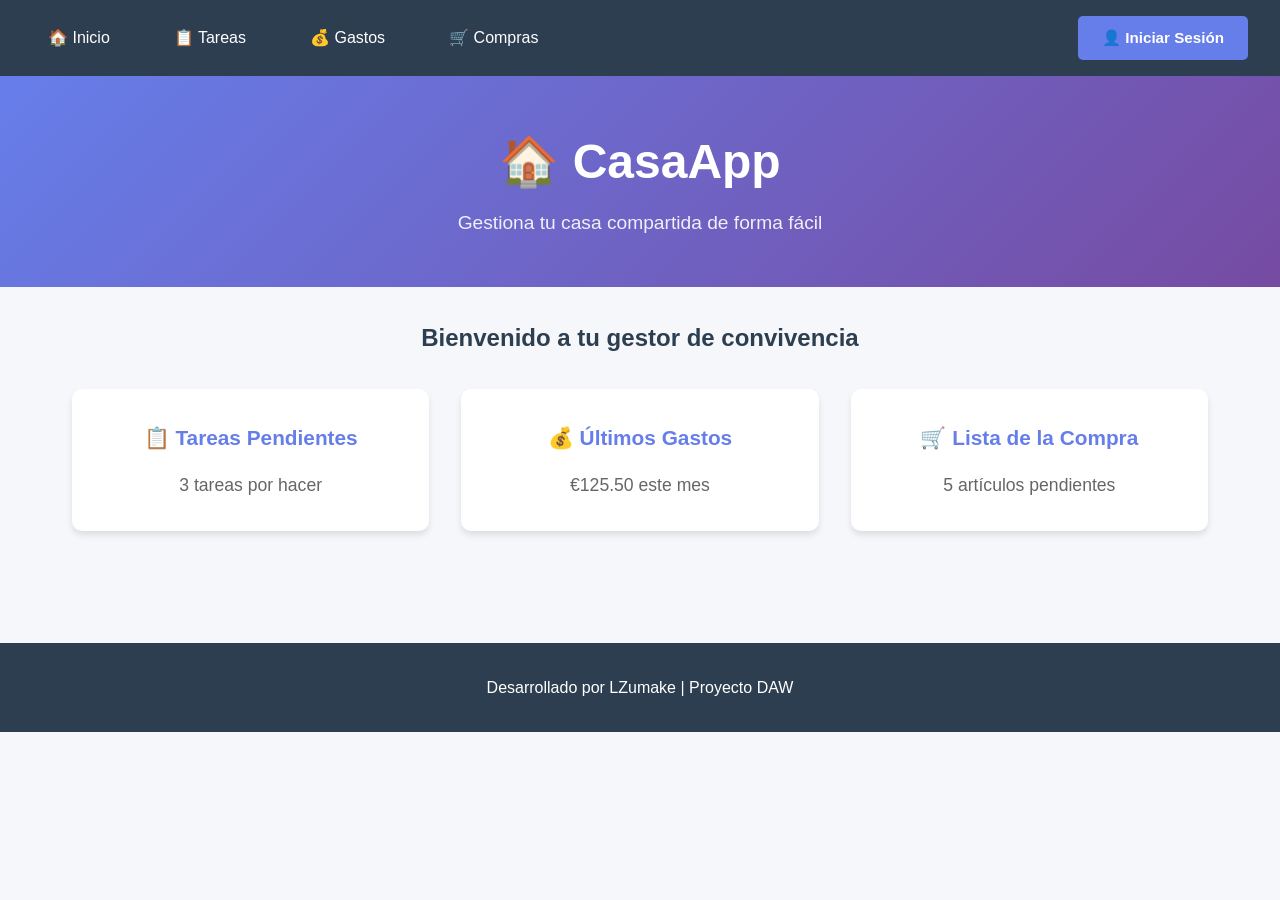
==== index.html @ b0b2d0a7 "Añadidas páginas de Login, Registro, Gastos y Compras. Menú y header unificados." ====
<!DOCTYPE html>
<html lang="es">
<head>
	<meta charset="UTF-8">
	<meta name="viewport" content="width=device-width, initial-scale=1.0">
	<title>CasaApp - Gestor de Convivencia</title>
	<link rel="stylesheet" href="css/styles.css">
</head>
<body>
	<nav>
    <div>
        <a href="index.html">🏠 Inicio</a>
        <a href="tareas.html">📋 Tareas</a>
        <a href="gastos.html">💰 Gastos</a>
        <a href="compras.html">🛒 Compras</a>
    </div>
    <a href="login.html" class="btn-login">👤 Iniciar Sesión</a>
</nav>
    
	<header>
		<h1>🏠 CasaApp</h1>
		<p>Gestiona tu casa compartida de forma fácil</p>
	</header>
    
	<main>
		<section class="dashboard">
			<h2>Bienvenido a tu gestor de convivencia</h2>
			<div class="cards">
				<div class="card">
					<h3>📋 Tareas Pendientes</h3>
					<p>3 tareas por hacer</p>
				</div>
				<div class="card">
					<h3>💰 Últimos Gastos</h3>
					<p>€125.50 este mes</p>
				</div>
				<div class="card">
					<h3>🛒 Lista de la Compra</h3>
					<p>5 artículos pendientes</p>
				</div>
			</div>
		</section>
	</main>
    
	<footer>
		<p>Desarrollado por LZumake | Proyecto DAW</p>
	</footer>
</body>
</html>
---- css/styles.css ----
/* Reset básico */
* {
    margin: 0;
    padding: 0;
    box-sizing: border-box;
}

body {
    font-family: 'Segoe UI', Tahoma, Geneva, Verdana, sans-serif;
    background-color: #f5f7fa;
    color: #333;
    line-height: 1.6;
}

/* /* Navegación */
nav {
    background-color: #2c3e50;
    padding: 1rem 2rem;
    display: flex;
    justify-content: space-between; /* ← ESTO ES CLAVE: empuja los elementos a los extremos */
    align-items: center; /* Centra verticalmente */
    box-shadow: 0 2px 5px rgba(0,0,0,0.1);
}

/* Navegación */
nav {
    background-color: #2c3e50;
    padding: 1rem 2rem;
    display: flex;
    justify-content: space-between;
    align-items: center;
    min-height: 70px;
    box-shadow: 0 2px 5px rgba(0,0,0,0.1);
}

nav > div {
    display: flex;
    gap: 2rem;
    align-items: center;
}

nav a {
    color: white;
    text-decoration: none;
    font-weight: 500;
    padding: 0.5rem 1rem;
    border-radius: 5px;
    transition: background-color 0.3s;
}

nav a:hover {
    background-color: #34495e;
}

/* Botón de Login - Tamaño consistente */
nav .btn-login {
    background-color: #667eea;
    color: white;
    padding: 0.6rem 1.5rem;
    border-radius: 5px;
    font-weight: 600;
    font-size: 0.95rem;
    text-decoration: none;
    transition: background-color 0.3s, transform 0.2s;
    white-space: nowrap;
    display: inline-block;
}

nav .btn-login:hover {
    background-color: #5a67d8;
    transform: translateY(-2px);
}


/* Header */
header {
    background: linear-gradient(135deg, #667eea 0%, #764ba2 100%);
    color: white;
    text-align: center;
    padding: 3rem 2rem;
}

header h1 {
    font-size: 3rem;
    margin-bottom: 0.5rem;
}

header p {
    font-size: 1.2rem;
    opacity: 0.9;
}

/* Main content */
main {
    max-width: 1200px;
    margin: 0 auto;
    padding: 2rem;
}

.dashboard h2 {
    text-align: center;
    margin-bottom: 2rem;
    color: #2c3e50;
}

/* Cards */
.cards {
    display: grid;
    grid-template-columns: repeat(auto-fit, minmax(250px, 1fr));
    gap: 2rem;
    margin-bottom: 2rem;
}

.card {
    background: white;
    padding: 2rem;
    border-radius: 10px;
    box-shadow: 0 4px 6px rgba(0,0,0,0.1);
    text-align: center;
    transition: transform 0.3s, box-shadow 0.3s;
}

.card:hover {
    transform: translateY(-5px);
    box-shadow: 0 8px 15px rgba(0,0,0,0.2);
}

.card h3 {
    color: #667eea;
    margin-bottom: 1rem;
    font-size: 1.3rem;
}

.card p {
    color: #666;
    font-size: 1.1rem;
}

/* Footer */
footer {
    background-color: #2c3e50;
    color: white;
    text-align: center;
    padding: 2rem;
    margin-top: 3rem;
}
/* =========================================
   ESTILOS PARA LA PÁGINA DE TAREAS
   ========================================= */

/* Contenedor de la tabla para que sea responsive en móviles */
.table-container {
    background: white;
    border-radius: 10px;
    box-shadow: 0 4px 6px rgba(0,0,0,0.05);
    overflow: hidden; /* Para que los bordes redondeados funcionen con la tabla */
    overflow-x: auto; /* Permite scroll horizontal en pantallas pequeñas */
}

.task-table {
    width: 100%;
    border-collapse: collapse;
    text-align: left;
}

.task-table th {
    background-color: #f8f9fa;
    color: #495057;
    font-weight: 600;
    padding: 1rem;
    border-bottom: 2px solid #e9ecef;
    font-size: 0.85rem;
    text-transform: uppercase;
    letter-spacing: 0.5px;
}

.task-table td {
    padding: 1rem;
    border-bottom: 1px solid #e9ecef;
    color: #333;
    vertical-align: middle;
}

.task-table tr:last-child td {
    border-bottom: none;
}

.task-table tr:hover {
    background-color: #f8f9fa; /* Efecto hover en las filas */
}

/* Etiqueta de Responsable (Avatar con iniciales) */
.user-avatar {
    display: inline-flex;
    align-items: center;
    justify-content: center;
    width: 32px;
    height: 32px;
    border-radius: 50%;
    color: white;
    font-weight: bold;
    font-size: 0.8rem;
    margin-right: 8px;
}

.user-rosa { background-color: #e83e8c; }
.user-pedro { background-color: #0d6efd; }
.user-miguel { background-color: #198754; }
.user-ana { background-color: #fd7e14; }
.user-compartidas { background-color: #6c757d; }

.user-name {
    font-weight: 500;
    font-size: 0.95rem;
}

/* Etiquetas de Duración */
.tag {
    display: inline-block;
    padding: 0.25rem 0.6rem;
    border-radius: 12px;
    font-size: 0.75rem;
    font-weight: 600;
}

.tag-expres { background-color: #d1e7dd; color: #0f5132; }
.tag-media { background-color: #fff3cd; color: #664d03; }
.tag-profunda { background-color: #f8d7da; color: #842029; }

/* Etiquetas de Estado (Checkboxes visuales) */
.estado {
    display: inline-flex;
    align-items: center;
    gap: 0.5rem;
    font-weight: 500;
}

.check-circle {
    width: 20px;
    height: 20px;
    border-radius: 50%;
    border: 2px solid #ccc;
    display: inline-block;
}

.estado-hecha .check-circle {
    background-color: #198754;
    border-color: #198754;
    position: relative;
}

.estado-hecha .check-circle::after {
    content: '✔';
    color: white;
    font-size: 12px;
    position: absolute;
    top: 50%;
    left: 50%;
    transform: translate(-50%, -50%);
}

.estado-pendiente { color: #6c757d; }
.estado-hecha { color: #198754; text-decoration: line-through; opacity: 0.7; }
/* =========================================
   ESTILOS PARA LA PÁGINA DE GASTOS
   ========================================= */

/* Tarjetas de Resumen Financiero */
.expense-summary {
    display: grid;
    grid-template-columns: repeat(auto-fit, minmax(200px, 1fr));
    gap: 1.5rem;
    margin-bottom: 2rem;
}

.summary-card {
    background: white;
    padding: 1.5rem;
    border-radius: 10px;
    box-shadow: 0 4px 6px rgba(0,0,0,0.05);
    text-align: center;
}

.summary-card h3 {
    font-size: 0.9rem;
    color: #6c757d;
    margin-bottom: 0.5rem;
    text-transform: uppercase;
}

.summary-card .amount {
    font-size: 2rem;
    font-weight: bold;
    color: #2c3e50;
}

.summary-card .amount.green { color: #198754; }
.summary-card .amount.red { color: #dc3545; }

/* Lista de Transacciones */
.transaction-list {
    background: white;
    border-radius: 10px;
    box-shadow: 0 4px 6px rgba(0,0,0,0.05);
    overflow: hidden;
}

.transaction-item {
    display: flex;
    justify-content: space-between;
    align-items: center;
    padding: 1rem 1.5rem;
    border-bottom: 1px solid #e9ecef;
    transition: background-color 0.2s;
}

.transaction-item:hover {
    background-color: #f8f9fa;
}

.transaction-item:last-child {
    border-bottom: none;
}

.transaction-info {
    display: flex;
    align-items: center;
    gap: 1rem;
}

.transaction-icon {
    font-size: 1.5rem;
    background-color: #f1f3f5;
    width: 40px;
    height: 40px;
    border-radius: 50%;
    display: flex;
    align-items: center;
    justify-content: center;
}

.transaction-details h4 {
    font-size: 1rem;
    color: #2c3e50;
    margin-bottom: 0.2rem;
}

.transaction-details p {
    font-size: 0.8rem;
    color: #6c757d;
    margin: 0;
}

.transaction-amount {
    font-weight: bold;
    font-size: 1.1rem;
    color: #2c3e50;
}
/* =========================================
   ESTILOS PARA LA PÁGINA DE COMPRAS
   ========================================= */

.shopping-section {
    display: grid;
    grid-template-columns: repeat(auto-fit, minmax(280px, 1fr));
    gap: 1.5rem;
}

.shopping-category {
    background: white;
    border-radius: 10px;
    box-shadow: 0 4px 6px rgba(0,0,0,0.05);
    overflow: hidden;
}

.category-header {
    background: linear-gradient(135deg, #667eea 0%, #764ba2 100%);
    color: white;
    padding: 1rem;
    text-align: center;
    font-weight: 600;
    font-size: 1.1rem;
}

.category-header.fruteria { background: linear-gradient(135deg, #f093fb 0%, #f5576c 100%); }
.category-header.lacteos { background: linear-gradient(135deg, #4facfe 0%, #00f2fe 100%); }
.category-header.limpieza { background: linear-gradient(135deg, #43e97b 0%, #38f9d7 100%); }
.category-header.carniceria { background: linear-gradient(135deg, #fa709a 0%, #fee140 100%); }

.shopping-item {
    display: flex;
    align-items: center;
    justify-content: space-between;
    padding: 0.8rem 1rem;
    border-bottom: 1px solid #e9ecef;
    transition: background-color 0.2s;
}

.shopping-item:hover {
    background-color: #f8f9fa;
}

.shopping-item:last-child {
    border-bottom: none;
}

.item-left {
    display: flex;
    align-items: center;
    gap: 0.8rem;
}

.item-checkbox {
    width: 20px;
    height: 20px;
    cursor: pointer;
    accent-color: #667eea;
}

.item-name {
    font-weight: 500;
    color: #2c3e50;
}

.item-right {
    display: flex;
    align-items: center;
    gap: 0.5rem;
}

.item-quantity {
    background: #e9ecef;
    color: #495057;
    padding: 0.2rem 0.5rem;
    border-radius: 10px;
    font-size: 0.8rem;
    font-weight: 600;
}

.item-buyer {
    font-size: 0.8rem;
    color: #6c757d;
    font-style: italic;
}
/* =========================================
   ESTILOS PARA EL FORMULARIO DE LOGIN
   ========================================= */

.login-container {
    max-width: 400px;
    margin: 3rem auto;
    background: white;
    padding: 2.5rem;
    border-radius: 10px;
    box-shadow: 0 10px 25px rgba(0,0,0,0.05);
}

.form-group {
    margin-bottom: 1.5rem;
}

.form-group label {
    display: block;
    margin-bottom: 0.5rem;
    color: #495057;
    font-weight: 600;
    font-size: 0.9rem;
}

.form-control {
    width: 100%;
    padding: 0.8rem;
    border: 1px solid #ced4da;
    border-radius: 5px;
    font-size: 1rem;
    transition: all 0.3s ease;
    box-sizing: border-box; /* Importante para que el padding no rompa el ancho */
}

.form-control:focus {
    outline: none;
    border-color: #667eea;
    box-shadow: 0 0 0 3px rgba(102, 126, 234, 0.2);
}

.btn-submit {
    width: 100%;
    padding: 0.8rem;
    background: linear-gradient(135deg, #667eea 0%, #764ba2 100%);
    color: white;
    border: none;
    border-radius: 5px;
    font-size: 1rem;
    font-weight: bold;
    cursor: pointer;
    transition: transform 0.2s, box-shadow 0.2s;
}

.btn-submit:hover {
    transform: translateY(-2px);
    box-shadow: 0 5px 15px rgba(102, 126, 234, 0.4);
}
/* =========================================
   ESTILO EXTRA PARA EL REGISTRO
   ========================================= */

.password-hint {
    font-size: 0.75rem;
    color: #6c757d;
    margin-top: 0.3rem;
    display: block;
}

.terms-checkbox {
    display: flex;
    align-items: center;
    gap: 0.5rem;
    margin-bottom: 1.5rem;
    font-size: 0.85rem;
    color: #495057;
}

.terms-checkbox input {
    width: 18px;
    height: 18px;
    cursor: pointer;
    accent-color: #667eea;
}

.terms-checkbox a {
    color: #667eea;
    text-decoration: none;
    font-weight: 500;
}

.terms-checkbox a:hover {
    text-decoration: underline;
}
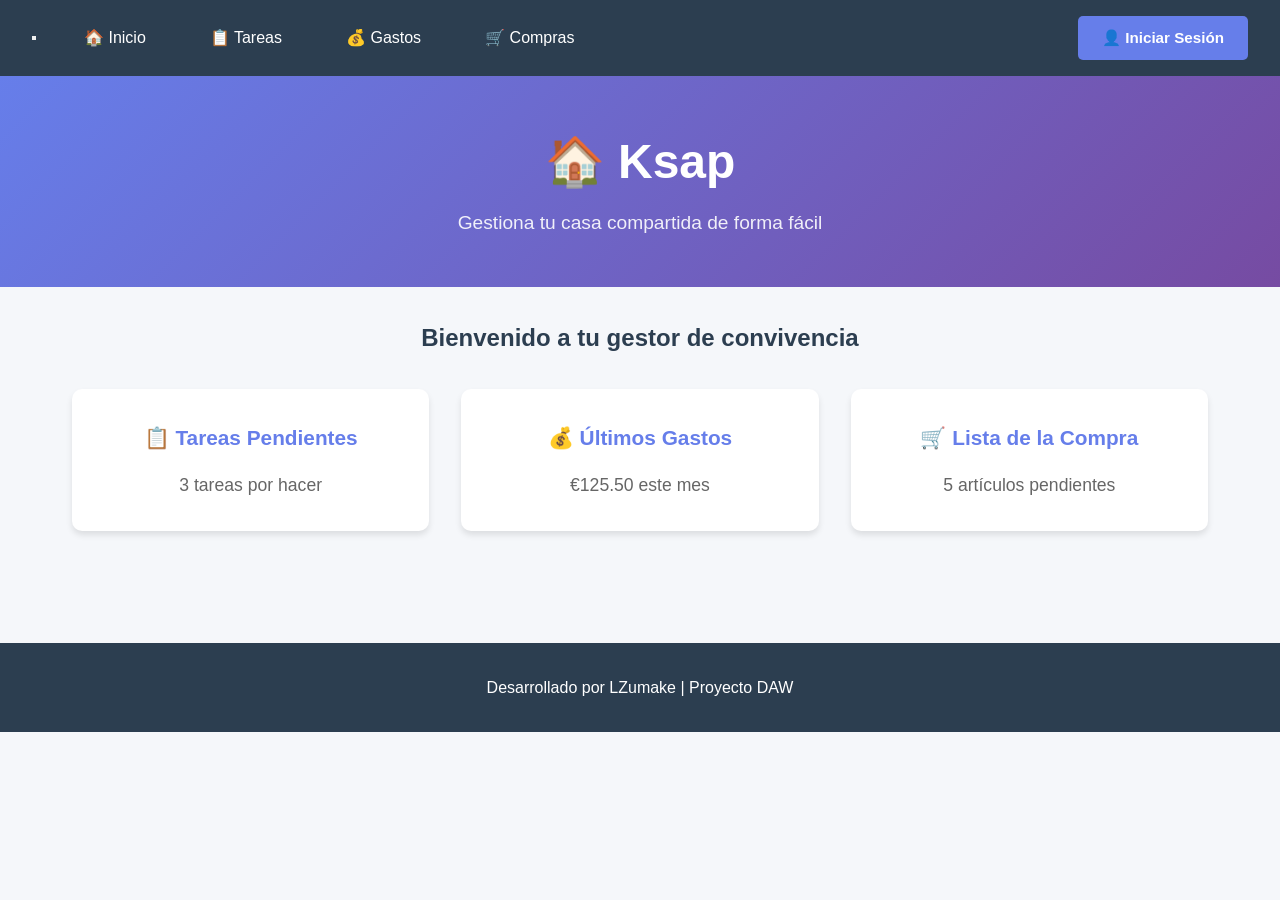
==== commit 2681446c: "Refactor: Cambio de nombre de CasaApp a Ksap" ====
--- a/index.html
+++ b/index.html
@@ -3,13 +3,19 @@
 <head>
 	<meta charset="UTF-8">
 	<meta name="viewport" content="width=device-width, initial-scale=1.0">
-	<title>CasaApp - Gestor de Convivencia</title>
+	<title>Ksap - Gestor de Convivencia</title>
 	<link rel="stylesheet" href="css/styles.css">
+<link rel="stylesheet" href="css/responsive.css">
 </head>
 <body>
 	<nav>
-    <div>
-        <a href="index.html">🏠 Inicio</a>
+    <div class="nav-left">
+        <button class="hamburger" id="hamburger" aria-label="Abrir menú">
+            <span></span>
+            <span></span>
+            <span></span>
+        </button>
+        <a href="index.html" class="active">🏠 Inicio</a>
         <a href="tareas.html">📋 Tareas</a>
         <a href="gastos.html">💰 Gastos</a>
         <a href="compras.html">🛒 Compras</a>
@@ -18,7 +24,7 @@
 </nav>
     
 	<header>
-		<h1>🏠 CasaApp</h1>
+		<h1>🏠 Ksap</h1>
 		<p>Gestiona tu casa compartida de forma fácil</p>
 	</header>
     
@@ -45,5 +51,7 @@
 	<footer>
 		<p>Desarrollado por LZumake | Proyecto DAW</p>
 	</footer>
+<script src="js/app.js"></script>
 </body>
 </html>
+
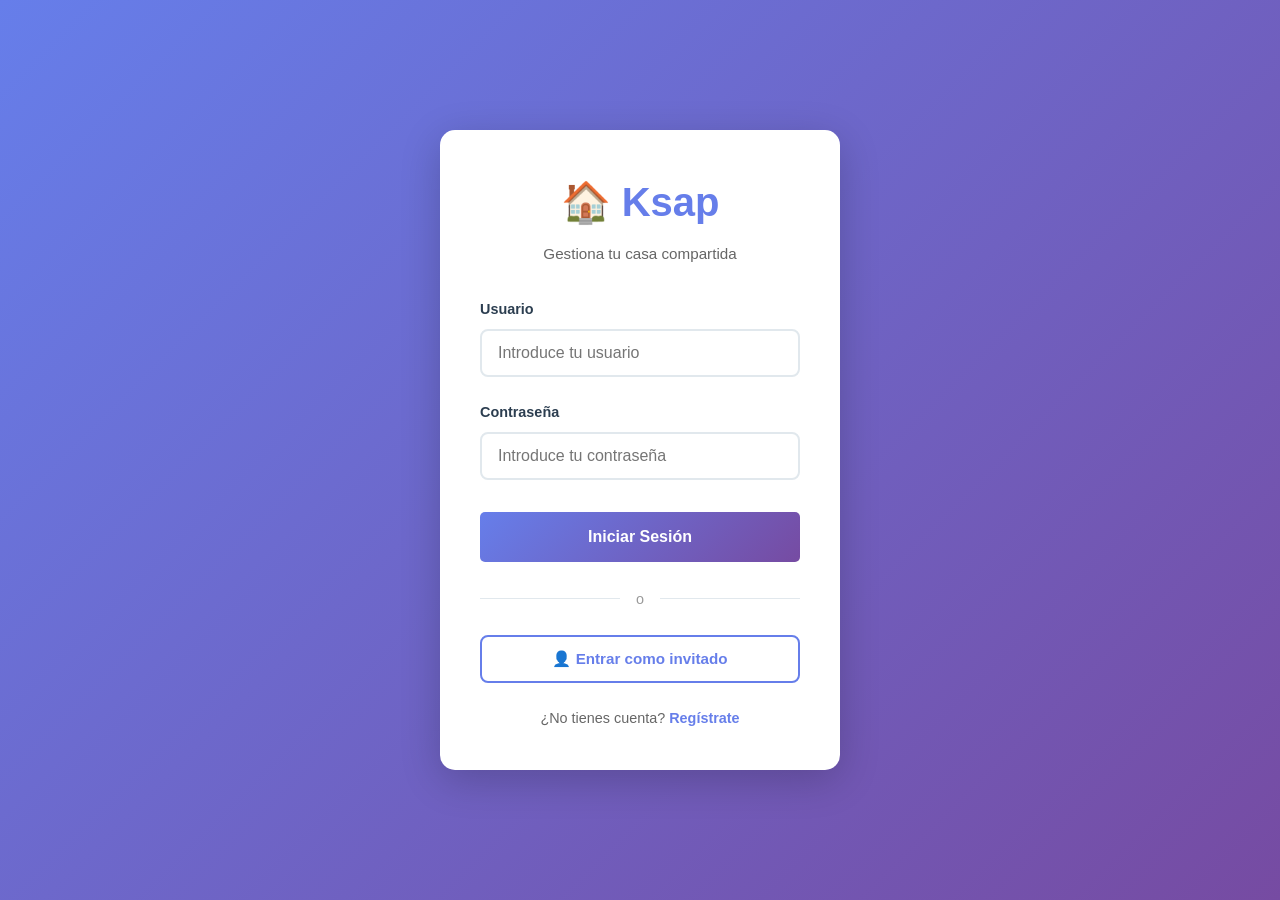
==== commit 32a42b4c: "Feat: Sistema completo de login, avatar y menú hamburguesa - Login con modo invitado y redirección a" ====
--- a/index.html
+++ b/index.html
@@ -8,6 +8,7 @@
 <link rel="stylesheet" href="css/responsive.css">
 </head>
 <body>
+	<div id="overlay" class="overlay"></div>
 	<nav>
     <div class="nav-left">
         <button class="hamburger" id="hamburger" aria-label="Abrir menú">
@@ -20,7 +21,52 @@
         <a href="gastos.html">💰 Gastos</a>
         <a href="compras.html">🛒 Compras</a>
     </div>
-    <a href="login.html" class="btn-login">👤 Iniciar Sesión</a>
+    
+    <div class="nav-right">
+        <a href="login.html" class="btn-login">👤 Iniciar Sesión</a>
+        
+        <!-- Avatar de Usuario -->
+        <div class="user-avatar-container">
+            <button class="user-avatar-btn" id="user-avatar-btn" aria-label="Menú de usuario">
+                <span class="avatar-initials" id="avatar-initials">U</span>
+            </button>
+            
+            <div class="user-dropdown" id="user-dropdown">
+                <div class="dropdown-header">
+                    <div class="dropdown-avatar" id="dropdown-avatar">U</div>
+                    <div class="dropdown-info">
+                        <div class="dropdown-name" id="dropdown-name">Usuario</div>
+                        <div class="dropdown-email" id="dropdown-email">usuario@ksap.app</div>
+                    </div>
+                </div>
+                
+                <div class="dropdown-divider"></div>
+                
+                <a href="perfil.html" class="dropdown-item">👤 Mi Perfil</a>
+                <a href="configuracion.html" class="dropdown-item">⚙️ Configuración</a>
+                
+                <button class="dropdown-item dropdown-toggle">
+                    <span>📍 GPS</span>
+                    <span class="toggle-switch">
+                        <input type="checkbox" id="gps-toggle">
+                        <span class="toggle-slider"></span>
+                    </span>
+                </button>
+                
+                <button class="dropdown-item dropdown-toggle">
+                    <span>🌙 Modo Oscuro</span>
+                    <span class="toggle-switch">
+                        <input type="checkbox" id="dark-mode-toggle">
+                        <span class="toggle-slider"></span>
+                    </span>
+                </button>
+                
+                <div class="dropdown-divider"></div>
+                
+                <a href="#" class="dropdown-item logout-item" id="logout-btn">🚪 Cerrar Sesión</a>
+            </div>
+        </div>
+    </div>
 </nav>
     
 	<header>
--- a/css/styles.css
+++ b/css/styles.css
@@ -1,4 +1,6 @@
-/* Reset básico */
+/* =========================================
+   RESET BÁSICO
+   ========================================= */
 * {
     margin: 0;
     padding: 0;
@@ -12,31 +14,38 @@
     line-height: 1.6;
 }
 
-/* /* Navegación */
+/* =========================================
+   NAVEGACIÓN
+   ========================================= */
 nav {
     background-color: #2c3e50;
     padding: 1rem 2rem;
     display: flex;
-    justify-content: space-between; /* ← ESTO ES CLAVE: empuja los elementos a los extremos */
-    align-items: center; /* Centra verticalmente */
-    box-shadow: 0 2px 5px rgba(0,0,0,0.1);
-}
-
-/* Navegación */
-nav {
-    background-color: #2c3e50;
-    padding: 1rem 2rem;
-    display: flex;
     justify-content: space-between;
     align-items: center;
     min-height: 70px;
-    box-shadow: 0 2px 5px rgba(0,0,0,0.1);
+    box-shadow: 0 2px 5px rgba(0, 0, 0, 0.1);
+    position: relative;
+    z-index: 100;
 }
 
 nav > div {
     display: flex;
     gap: 2rem;
     align-items: center;
+}
+
+.nav-left {
+    display: flex;
+    gap: 1rem;
+    align-items: center;
+}
+
+.nav-right {
+    display: flex;
+    gap: 1rem;
+    align-items: center;
+    margin-left: auto;
 }
 
 nav a {
@@ -52,7 +61,11 @@
     background-color: #34495e;
 }
 
-/* Botón de Login - Tamaño consistente */
+nav a.active {
+    background-color: rgba(255, 255, 255, 0.15);
+    font-weight: bold;
+}
+
 nav .btn-login {
     background-color: #667eea;
     color: white;
@@ -71,13 +84,16 @@
     transform: translateY(-2px);
 }
 
-
-/* Header */
+/* =========================================
+   HEADER
+   ========================================= */
 header {
     background: linear-gradient(135deg, #667eea 0%, #764ba2 100%);
     color: white;
     text-align: center;
     padding: 3rem 2rem;
+    position: relative;
+    z-index: 1;
 }
 
 header h1 {
@@ -90,11 +106,15 @@
     opacity: 0.9;
 }
 
-/* Main content */
+/* =========================================
+   MAIN CONTENT
+   ========================================= */
 main {
     max-width: 1200px;
     margin: 0 auto;
     padding: 2rem;
+    position: relative;
+    z-index: 1;
 }
 
 .dashboard h2 {
@@ -103,7 +123,9 @@
     color: #2c3e50;
 }
 
-/* Cards */
+/* =========================================
+   CARDS (Index)
+   ========================================= */
 .cards {
     display: grid;
     grid-template-columns: repeat(auto-fit, minmax(250px, 1fr));
@@ -115,14 +137,14 @@
     background: white;
     padding: 2rem;
     border-radius: 10px;
-    box-shadow: 0 4px 6px rgba(0,0,0,0.1);
+    box-shadow: 0 4px 6px rgba(0, 0, 0, 0.1);
     text-align: center;
     transition: transform 0.3s, box-shadow 0.3s;
 }
 
 .card:hover {
     transform: translateY(-5px);
-    box-shadow: 0 8px 15px rgba(0,0,0,0.2);
+    box-shadow: 0 8px 15px rgba(0, 0, 0, 0.2);
 }
 
 .card h3 {
@@ -136,7 +158,9 @@
     font-size: 1.1rem;
 }
 
-/* Footer */
+/* =========================================
+   FOOTER
+   ========================================= */
 footer {
     background-color: #2c3e50;
     color: white;
@@ -144,23 +168,24 @@
     padding: 2rem;
     margin-top: 3rem;
 }
-/* =========================================
-   ESTILOS PARA LA PÁGINA DE TAREAS
-   ========================================= */
-
-/* Contenedor de la tabla para que sea responsive en móviles */
+
+/* =========================================
+   TABLA DE TAREAS
+   ========================================= */
 .table-container {
     background: white;
     border-radius: 10px;
-    box-shadow: 0 4px 6px rgba(0,0,0,0.05);
-    overflow: hidden; /* Para que los bordes redondeados funcionen con la tabla */
-    overflow-x: auto; /* Permite scroll horizontal en pantallas pequeñas */
+    box-shadow: 0 4px 6px rgba(0, 0, 0, 0.05);
+    overflow: hidden;
+    overflow-x: auto;
+    -webkit-overflow-scrolling: touch;
 }
 
 .task-table {
     width: 100%;
     border-collapse: collapse;
     text-align: left;
+    min-width: 800px;
 }
 
 .task-table th {
@@ -186,10 +211,18 @@
 }
 
 .task-table tr:hover {
-    background-color: #f8f9fa; /* Efecto hover en las filas */
-}
-
-/* Etiqueta de Responsable (Avatar con iniciales) */
+    background-color: #f8f9fa;
+}
+
+/* =========================================
+   AVATARES DE USUARIOS
+   ========================================= */
+.user-cell {
+    display: flex;
+    align-items: center;
+    gap: 0.8rem;
+}
+
 .user-avatar {
     display: inline-flex;
     align-items: center;
@@ -199,73 +232,161 @@
     border-radius: 50%;
     color: white;
     font-weight: bold;
-    font-size: 0.8rem;
-    margin-right: 8px;
-}
-
+    font-size: 0.85rem;
+    flex-shrink: 0;
+}
+
+.user-compartidas { background-color: #6c757d; }
 .user-rosa { background-color: #e83e8c; }
 .user-pedro { background-color: #0d6efd; }
 .user-miguel { background-color: #198754; }
 .user-ana { background-color: #fd7e14; }
-.user-compartidas { background-color: #6c757d; }
 
 .user-name {
     font-weight: 500;
-    font-size: 0.95rem;
-}
-
-/* Etiquetas de Duración */
-.tag {
+    color: #333;
+}
+
+/* =========================================
+   BADGES (Etiquetas de colores)
+   ========================================= */
+.badge {
     display: inline-block;
-    padding: 0.25rem 0.6rem;
-    border-radius: 12px;
+    padding: 0.3rem 0.7rem;
+    border-radius: 20px;
     font-size: 0.75rem;
     font-weight: 600;
 }
 
-.tag-expres { background-color: #d1e7dd; color: #0f5132; }
-.tag-media { background-color: #fff3cd; color: #664d03; }
-.tag-profunda { background-color: #f8d7da; color: #842029; }
-
-/* Etiquetas de Estado (Checkboxes visuales) */
-.estado {
-    display: inline-flex;
-    align-items: center;
-    gap: 0.5rem;
-    font-weight: 500;
-}
-
-.check-circle {
-    width: 20px;
-    height: 20px;
+.badge-cocina { background-color: #fff3cd; color: #664d03; }
+.badge-bano { background-color: #cff4fc; color: #055160; }
+.badge-dormitorios { background-color: #f8d7da; color: #842029; }
+.badge-salon { background-color: #d1e7dd; color: #0f5132; }
+.badge-lavanderia { background-color: #e0cffc; color: #4a148c; }
+.badge-despacho { background-color: #fde2e4; color: #6f42c1; }
+.badge-recibidor { background-color: #fff0db; color: #997404; }
+.badge-mascotas { background-color: #fde8d8; color: #984c0c; }
+.badge-terrazas { background-color: #d8f3dc; color: #2d6a4f; }
+.badge-despensa { background-color: #ffe5d9; color: #c44536; }
+.badge-garaje { background-color: #e9ecef; color: #495057; }
+.badge-trastero { background-color: #dee2e6; color: #343a40; }
+.badge-varias { background-color: #e7f5ff; color: #1864ab; }
+.badge-expres { background-color: #e2e3e5; color: #41464b; }
+.badge-media { background-color: #fff3cd; color: #664d03; }
+.badge-profunda { background-color: #f8d7da; color: #842029; }
+
+/* =========================================
+   FECHAS Y TAREAS DE HOY
+   ========================================= */
+.fecha-proxima {
+    font-weight: 600;
+    color: #495057;
+    font-size: 0.9rem;
+    white-space: nowrap;
+}
+
+.fecha-proxima.hoy {
+    color: #dc3545;
+    font-weight: bold;
+}
+
+.fecha-proxima.pasada {
+    color: #6c757d;
+    text-decoration: line-through;
+}
+
+.tarea-hoy {
+    background-color: #fff9db;
+}
+
+.tarea-hoy:hover {
+    background-color: #fff3bf;
+}
+
+.urgente {
+    display: inline-block;
+    width: 8px;
+    height: 8px;
     border-radius: 50%;
-    border: 2px solid #ccc;
-    display: inline-block;
-}
-
-.estado-hecha .check-circle {
-    background-color: #198754;
-    border-color: #198754;
-    position: relative;
-}
-
-.estado-hecha .check-circle::after {
-    content: '✔';
-    color: white;
-    font-size: 12px;
-    position: absolute;
-    top: 50%;
-    left: 50%;
-    transform: translate(-50%, -50%);
-}
-
-.estado-pendiente { color: #6c757d; }
-.estado-hecha { color: #198754; text-decoration: line-through; opacity: 0.7; }
-/* =========================================
-   ESTILOS PARA LA PÁGINA DE GASTOS
-   ========================================= */
-
-/* Tarjetas de Resumen Financiero */
+    background-color: #dc3545;
+    margin-right: 5px;
+    animation: pulse 2s infinite;
+}
+
+@keyframes pulse {
+    0%, 100% { opacity: 1; }
+    50% { opacity: 0.4; }
+}
+
+/* =========================================
+   IMÁGENES DE TAREAS Y CATEGORÍAS
+   ========================================= */
+.task-icon {
+    width: 40px;
+    height: 40px;
+    border-radius: 8px;
+    object-fit: cover;
+    vertical-align: middle;
+    margin-right: 10px;
+    box-shadow: 0 2px 4px rgba(0, 0, 0, 0.1);
+    flex-shrink: 0;
+}
+
+.task-table td:first-child {
+    display: flex;
+    align-items: center;
+    gap: 8px;
+}
+
+.category-icon {
+    width: 32px;
+    height: 32px;
+    border-radius: 8px;
+    object-fit: cover;
+    vertical-align: middle;
+    margin-right: 8px;
+    box-shadow: 0 2px 4px rgba(0, 0, 0, 0.1);
+}
+
+/* =========================================
+   JAVASCRIPT - TAREAS HECHAS
+   ========================================= */
+.task-table tr.hecha {
+    background-color: #f8f9fa;
+    opacity: 0.6;
+}
+
+.task-table tr.hecha td:first-child {
+    text-decoration: line-through;
+    color: #6c757d;
+}
+
+.task-table tr.hecha .status {
+    background-color: #d1e7dd;
+    color: #0f5132;
+}
+
+/* =========================================
+   BOTÓN PRIMARIO
+   ========================================= */
+.btn-primary {
+    background: linear-gradient(135deg, #667eea 0%, #764ba2 100%);
+    color: white;
+    border: none;
+    padding: 0.6rem 1.2rem;
+    border-radius: 5px;
+    font-weight: 600;
+    cursor: pointer;
+    transition: transform 0.2s;
+}
+
+.btn-primary:hover {
+    transform: translateY(-2px);
+}
+
+/* =========================================
+   PÁGINA DE GASTOS
+   ========================================= */
 .expense-summary {
     display: grid;
     grid-template-columns: repeat(auto-fit, minmax(200px, 1fr));
@@ -277,7 +398,7 @@
     background: white;
     padding: 1.5rem;
     border-radius: 10px;
-    box-shadow: 0 4px 6px rgba(0,0,0,0.05);
+    box-shadow: 0 4px 6px rgba(0, 0, 0, 0.05);
     text-align: center;
 }
 
@@ -297,11 +418,10 @@
 .summary-card .amount.green { color: #198754; }
 .summary-card .amount.red { color: #dc3545; }
 
-/* Lista de Transacciones */
 .transaction-list {
     background: white;
     border-radius: 10px;
-    box-shadow: 0 4px 6px rgba(0,0,0,0.05);
+    box-shadow: 0 4px 6px rgba(0, 0, 0, 0.05);
     overflow: hidden;
 }
 
@@ -356,10 +476,10 @@
     font-size: 1.1rem;
     color: #2c3e50;
 }
-/* =========================================
-   ESTILOS PARA LA PÁGINA DE COMPRAS
-   ========================================= */
-
+
+/* =========================================
+   PÁGINA DE COMPRAS
+   ========================================= */
 .shopping-section {
     display: grid;
     grid-template-columns: repeat(auto-fit, minmax(280px, 1fr));
@@ -369,7 +489,7 @@
 .shopping-category {
     background: white;
     border-radius: 10px;
-    box-shadow: 0 4px 6px rgba(0,0,0,0.05);
+    box-shadow: 0 4px 6px rgba(0, 0, 0, 0.05);
     overflow: hidden;
 }
 
@@ -442,17 +562,33 @@
     color: #6c757d;
     font-style: italic;
 }
-/* =========================================
-   ESTILOS PARA EL FORMULARIO DE LOGIN
-   ========================================= */
-
+
+.shopping-item.comprado {
+    background-color: #f8f9fa;
+    opacity: 0.6;
+    border-left: 4px solid #28a745;
+}
+
+.shopping-item.comprado .item-name {
+    text-decoration: line-through;
+    color: #6c757d;
+}
+
+.shopping-item.comprado .item-quantity,
+.shopping-item.comprado .item-buyer {
+    color: #6c757d;
+}
+
+/* =========================================
+   FORMULARIOS (Login y Registro)
+   ========================================= */
 .login-container {
     max-width: 400px;
     margin: 3rem auto;
     background: white;
     padding: 2.5rem;
     border-radius: 10px;
-    box-shadow: 0 10px 25px rgba(0,0,0,0.05);
+    box-shadow: 0 10px 25px rgba(0, 0, 0, 0.05);
 }
 
 .form-group {
@@ -474,7 +610,7 @@
     border-radius: 5px;
     font-size: 1rem;
     transition: all 0.3s ease;
-    box-sizing: border-box; /* Importante para que el padding no rompa el ancho */
+    box-sizing: border-box;
 }
 
 .form-control:focus {
@@ -500,9 +636,6 @@
     transform: translateY(-2px);
     box-shadow: 0 5px 15px rgba(102, 126, 234, 0.4);
 }
-/* =========================================
-   ESTILO EXTRA PARA EL REGISTRO
-   ========================================= */
 
 .password-hint {
     font-size: 0.75rem;
@@ -535,4 +668,678 @@
 
 .terms-checkbox a:hover {
     text-decoration: underline;
+}
+
+/* =========================================
+   VALIDACIÓN DE FORMULARIOS
+   ========================================= */
+.error-message {
+    display: block;
+    color: #dc3545;
+    font-size: 0.8rem;
+    margin-top: 0.3rem;
+    font-weight: 500;
+    min-height: 1rem;
+}
+
+.form-control.error {
+    border-color: #dc3545;
+    background-color: #fff5f5;
+}
+
+.form-control.valid {
+    border-color: #198754;
+    background-color: #f8fff8;
+}
+
+.success-message {
+    background-color: #d1e7dd;
+    color: #0f5132;
+    padding: 1rem;
+    border-radius: 5px;
+    text-align: center;
+    font-weight: 600;
+    margin-bottom: 1.5rem;
+    display: none;
+}
+
+.success-message.visible {
+    display: block;
+}
+
+/* =========================================
+   CONTADOR DE PROGRESO - TAREAS
+   ========================================= */
+.progress-container {
+    background: white;
+    border-radius: 10px;
+    padding: 1.5rem;
+    margin-bottom: 2rem;
+    box-shadow: 0 4px 6px rgba(0, 0, 0, 0.05);
+}
+
+.progress-info {
+    display: flex;
+    justify-content: space-between;
+    align-items: center;
+    margin-bottom: 0.8rem;
+    font-size: 0.95rem;
+}
+
+.progress-info span:first-child {
+    font-weight: 600;
+    color: #2c3e50;
+}
+
+.progress-info span:last-child {
+    font-weight: 700;
+    color: #667eea;
+    font-size: 1.1rem;
+}
+
+.progress-bar {
+    width: 100%;
+    height: 12px;
+    background-color: #e9ecef;
+    border-radius: 10px;
+    overflow: hidden;
+}
+
+.progress-fill {
+    height: 100%;
+    background: linear-gradient(135deg, #667eea 0%, #764ba2 100%);
+    width: 0%;
+    transition: width 0.3s ease;
+    border-radius: 10px;
+}
+
+.progress-fill.complete {
+    background: linear-gradient(135deg, #198754 0%, #28a745 100%);
+}
+
+/* Aviso de modo invitado */
+.guest-notice {
+    background: linear-gradient(135deg, #f093fb 0%, #f5576c 100%);
+    color: white;
+    padding: 1rem;
+    border-radius: 8px;
+    text-align: center;
+    margin-bottom: 1.5rem;
+    font-weight: 600;
+    box-shadow: 0 4px 6px rgba(0, 0, 0, 0.1);
+}
+
+/* =========================================
+   LOGIN Ksap - SOBRESCRITURA DE ESTILOS
+   ========================================= */
+body.login-page {
+    background: linear-gradient(135deg, #667eea 0%, #764ba2 100%);
+    min-height: 100vh;
+    display: flex;
+    align-items: center;
+    justify-content: center;
+    padding: 2rem;
+    margin: 0;
+}
+
+body.login-page .login-container {
+    width: 100%;
+    max-width: 400px;
+    margin: 0 auto;
+    background: white;
+    border-radius: 15px;
+    padding: 2.5rem;
+    box-shadow: 0 10px 40px rgba(0, 0, 0, 0.2);
+}
+
+.login-box {
+    width: 100%;
+}
+
+.login-header {
+    text-align: center;
+    margin-bottom: 2rem;
+}
+
+.login-header h1 {
+    font-size: 2.5rem;
+    margin-bottom: 0.5rem;
+    margin-top: 0;
+    color: #667eea;
+}
+
+.login-header p {
+    color: #666;
+    font-size: 0.95rem;
+    margin: 0;
+}
+
+body.login-page .form-group {
+    margin-bottom: 1.5rem;
+}
+
+body.login-page .form-group label {
+    display: block;
+    margin-bottom: 0.5rem;
+    font-weight: 600;
+    color: #2c3e50;
+    font-size: 0.9rem;
+}
+
+body.login-page .form-group input {
+    width: 100%;
+    padding: 0.8rem 1rem;
+    border: 2px solid #e1e8ed;
+    border-radius: 8px;
+    font-size: 1rem;
+    box-sizing: border-box;
+    transition: border-color 0.3s ease;
+}
+
+body.login-page .form-group input:focus {
+    outline: none;
+    border-color: #667eea;
+}
+
+.btn-login-submit {
+    width: 100%;
+    padding: 1rem;
+    font-size: 1rem;
+    font-weight: 600;
+    border: none;
+    cursor: pointer;
+    margin-top: 0.5rem;
+}
+
+.login-divider {
+    text-align: center;
+    margin: 1.5rem 0;
+    position: relative;
+}
+
+.login-divider::before {
+    content: '';
+    position: absolute;
+    top: 50%;
+    left: 0;
+    right: 0;
+    height: 1px;
+    background: #e1e8ed;
+}
+
+.login-divider span {
+    background: white;
+    padding: 0 1rem;
+    position: relative;
+    color: #999;
+    font-size: 0.9rem;
+}
+
+.btn-guest {
+    width: 100%;
+    padding: 0.8rem;
+    background: transparent;
+    border: 2px solid #667eea;
+    color: #667eea;
+    border-radius: 8px;
+    font-size: 0.95rem;
+    font-weight: 600;
+    cursor: pointer;
+    transition: all 0.3s ease;
+}
+
+.btn-guest:hover {
+    background: #667eea;
+    color: white;
+}
+
+.login-footer {
+    text-align: center;
+    margin-top: 1.5rem;
+    color: #666;
+    font-size: 0.9rem;
+}
+
+.login-footer a {
+    color: #667eea;
+    text-decoration: none;
+    font-weight: 600;
+}
+
+.login-footer a:hover {
+    text-decoration: underline;
+}
+
+/* =========================================
+   AVATAR DE USUARIO (Esquina superior derecha)
+   ========================================= */
+.user-avatar-container {
+    position: relative;
+    margin-left: 1rem;
+}
+
+.user-avatar-btn {
+    width: 40px;
+    height: 40px;
+    border-radius: 50%;
+    background: linear-gradient(135deg, #667eea 0%, #764ba2 100%);
+    border: 2px solid white;
+    cursor: pointer;
+    display: flex;
+    align-items: center;
+    justify-content: center;
+    color: white;
+    font-weight: bold;
+    font-size: 1rem;
+    transition: transform 0.2s, box-shadow 0.2s;
+    box-shadow: 0 2px 8px rgba(0, 0, 0, 0.2);
+}
+
+.user-avatar-btn:hover {
+    transform: scale(1.05);
+    box-shadow: 0 4px 12px rgba(0, 0, 0, 0.3);
+}
+
+.user-dropdown {
+    position: absolute;
+    top: calc(100% + 10px);
+    right: 0;
+    background: white;
+    border-radius: 12px;
+    box-shadow: 0 10px 40px rgba(0, 0, 0, 0.15);
+    min-width: 260px;
+    opacity: 0;
+    visibility: hidden;
+    transform: translateY(-10px);
+    transition: all 0.3s ease;
+    z-index: 105;
+    overflow: hidden;
+}
+
+.user-dropdown.active {
+    opacity: 1;
+    visibility: visible;
+    transform: translateY(0);
+}
+
+.dropdown-header {
+    display: flex;
+    align-items: center;
+    gap: 1rem;
+    padding: 1.2rem;
+    background: linear-gradient(135deg, #667eea 0%, #764ba2 100%);
+    color: white;
+}
+
+.dropdown-avatar {
+    width: 45px;
+    height: 45px;
+    border-radius: 50%;
+    background: rgba(255, 255, 255, 0.2);
+    display: flex;
+    align-items: center;
+    justify-content: center;
+    font-weight: bold;
+    font-size: 1.2rem;
+    flex-shrink: 0;
+}
+
+.dropdown-info {
+    flex: 1;
+    min-width: 0;
+}
+
+.dropdown-name {
+    font-weight: 600;
+    font-size: 1rem;
+    margin-bottom: 0.2rem;
+    white-space: nowrap;
+    overflow: hidden;
+    text-overflow: ellipsis;
+}
+
+.dropdown-email {
+    font-size: 0.8rem;
+    opacity: 0.9;
+    white-space: nowrap;
+    overflow: hidden;
+    text-overflow: ellipsis;
+}
+
+.dropdown-divider {
+    height: 1px;
+    background: #e9ecef;
+    margin: 0.5rem 0;
+}
+
+.dropdown-item {
+    display: flex;
+    align-items: center;
+    justify-content: space-between;
+    padding: 0.8rem 1.2rem;
+    color: #2c3e50;
+    text-decoration: none;
+    font-size: 0.95rem;
+    transition: background-color 0.2s;
+    border: none;
+    background: transparent;
+    width: 100%;
+    text-align: left;
+    cursor: pointer;
+    font-family: inherit;
+}
+
+.dropdown-item:hover {
+    background-color: #f8f9fa;
+}
+
+.dropdown-item.active {
+    background-color: #f8f9fa;
+    font-weight: 600;
+    color: #667eea;
+}
+
+.logout-item {
+    color: #dc3545;
+}
+
+.logout-item:hover {
+    background-color: #fff5f5;
+}
+
+/* Toggle Switch (Interruptor) */
+.toggle-switch {
+    position: relative;
+    display: inline-block;
+    width: 40px;
+    height: 22px;
+}
+
+.toggle-switch input {
+    opacity: 0;
+    width: 0;
+    height: 0;
+}
+
+.toggle-slider {
+    position: absolute;
+    cursor: pointer;
+    top: 0; left: 0; right: 0; bottom: 0;
+    background-color: #ccc;
+    transition: 0.3s;
+    border-radius: 22px;
+}
+
+.toggle-slider::before {
+    position: absolute;
+    content: "";
+    height: 16px;
+    width: 16px;
+    left: 3px;
+    bottom: 3px;
+    background-color: white;
+    transition: 0.3s;
+    border-radius: 50%;
+}
+
+input:checked + .toggle-slider {
+    background-color: #667eea;
+}
+
+input:checked + .toggle-slider::before {
+    transform: translateX(18px);
+}
+
+/* =========================================
+   PÁGINA DE PERFIL
+   ========================================= */
+.profile-container {
+    max-width: 800px;
+    margin: 0 auto;
+}
+
+.profile-card {
+    background: white;
+    border-radius: 15px;
+    padding: 2rem;
+    text-align: center;
+    box-shadow: 0 4px 15px rgba(0, 0, 0, 0.08);
+    margin-bottom: 1.5rem;
+}
+
+.profile-avatar-large {
+    width: 100px;
+    height: 100px;
+    border-radius: 50%;
+    background: linear-gradient(135deg, #667eea 0%, #764ba2 100%);
+    color: white;
+    font-size: 2.5rem;
+    font-weight: bold;
+    display: flex;
+    align-items: center;
+    justify-content: center;
+    margin: 0 auto 1rem;
+    box-shadow: 0 4px 15px rgba(102, 126, 234, 0.4);
+}
+
+.profile-card h2 {
+    color: #2c3e50;
+    margin-bottom: 0.3rem;
+}
+
+.profile-role {
+    color: #6c757d;
+    font-size: 0.9rem;
+}
+
+.profile-section {
+    background: white;
+    border-radius: 15px;
+    padding: 1.5rem;
+    box-shadow: 0 4px 15px rgba(0, 0, 0, 0.08);
+    margin-bottom: 1.5rem;
+}
+
+.profile-section h3 {
+    color: #2c3e50;
+    margin-bottom: 1rem;
+    padding-bottom: 0.5rem;
+    border-bottom: 2px solid #f1f3f5;
+}
+
+.profile-info-grid {
+    display: grid;
+    grid-template-columns: repeat(auto-fit, minmax(200px, 1fr));
+    gap: 1rem;
+}
+
+.profile-info-item {
+    padding: 0.8rem;
+    background: #f8f9fa;
+    border-radius: 8px;
+}
+
+.info-label {
+    display: block;
+    font-size: 0.8rem;
+    color: #6c757d;
+    margin-bottom: 0.3rem;
+    text-transform: uppercase;
+    font-weight: 600;
+}
+
+.info-value {
+    display: block;
+    font-size: 1rem;
+    color: #2c3e50;
+    font-weight: 500;
+}
+
+.profile-stats {
+    display: grid;
+    grid-template-columns: repeat(auto-fit, minmax(150px, 1fr));
+    gap: 1rem;
+}
+
+.stat-box {
+    text-align: center;
+    padding: 1.5rem;
+    background: linear-gradient(135deg, #f5f7fa 0%, #e9ecef 100%);
+    border-radius: 10px;
+}
+
+.stat-number {
+    font-size: 2rem;
+    font-weight: bold;
+    color: #667eea;
+    margin-bottom: 0.3rem;
+}
+
+.stat-label {
+    font-size: 0.85rem;
+    color: #6c757d;
+}
+
+.profile-actions {
+    display: flex;
+    flex-wrap: wrap;
+    gap: 0.8rem;
+}
+
+.btn-secondary {
+    background: white;
+    color: #667eea;
+    border: 2px solid #667eea;
+    padding: 0.6rem 1.2rem;
+    border-radius: 5px;
+    font-weight: 600;
+    cursor: pointer;
+    transition: all 0.2s;
+}
+
+.btn-secondary:hover {
+    background: #667eea;
+    color: white;
+}
+
+.btn-danger {
+    background: white;
+    color: #dc3545;
+    border: 2px solid #dc3545;
+    padding: 0.6rem 1.2rem;
+    border-radius: 5px;
+    font-weight: 600;
+    cursor: pointer;
+    transition: all 0.2s;
+}
+
+.btn-danger:hover {
+    background: #dc3545;
+    color: white;
+}
+
+/* =========================================
+   PÁGINA DE CONFIGURACIÓN
+   ========================================= */
+.settings-container {
+    max-width: 800px;
+    margin: 0 auto;
+}
+
+.settings-section {
+    background: white;
+    border-radius: 15px;
+    padding: 1.5rem;
+    box-shadow: 0 4px 15px rgba(0, 0, 0, 0.08);
+    margin-bottom: 1.5rem;
+}
+
+.settings-section h3 {
+    color: #2c3e50;
+    margin-bottom: 1rem;
+    padding-bottom: 0.5rem;
+    border-bottom: 2px solid #f1f3f5;
+}
+
+.settings-item {
+    display: flex;
+    justify-content: space-between;
+    align-items: center;
+    padding: 1rem 0;
+    border-bottom: 1px solid #f1f3f5;
+    gap: 1rem;
+}
+
+.settings-item:last-child {
+    border-bottom: none;
+}
+
+.settings-item.danger {
+    background: #fff5f5;
+    margin: 0 -1.5rem;
+    padding: 1rem 1.5rem;
+    border-radius: 8px;
+    margin-top: 0.5rem;
+}
+
+.settings-info {
+    flex: 1;
+}
+
+.settings-info strong {
+    display: block;
+    color: #2c3e50;
+    margin-bottom: 0.2rem;
+}
+
+.settings-info p {
+    color: #6c757d;
+    font-size: 0.85rem;
+    margin: 0;
+}
+
+.settings-select {
+    padding: 0.5rem 1rem;
+    border: 2px solid #e9ecef;
+    border-radius: 8px;
+    font-size: 0.9rem;
+    background: white;
+    cursor: pointer;
+    transition: border-color 0.2s;
+}
+
+.settings-select:focus {
+    outline: none;
+    border-color: #667eea;
+}
+
+.settings-info-text {
+    color: #6c757d;
+    font-size: 0.9rem;
+    line-height: 1.8;
+}
+
+.settings-info-text p {
+    margin: 0.3rem 0;
+}
+
+/* =========================================
+   OVERLAY PARA MENÚ HAMBURGUESA
+   ========================================= */
+.overlay {
+    position: fixed;
+    top: 0;
+    left: 0;
+    width: 100%;
+    height: 100%;
+    background-color: rgba(0, 0, 0, 0.5);
+    z-index: 95;
+    display: none;
+    opacity: 0;
+    transition: opacity 0.3s ease;
+}
+
+.overlay.active {
+    display: block;
+    opacity: 1;
 }
--- a/css/responsive.css
+++ b/css/responsive.css
@@ -0,0 +1,182 @@
+/* =========================================
+   RESPONSIVE - MÓVIL Y TABLET
+   ========================================= */
+
+/* Menú hamburguesa (solo visible en móvil) */
+.hamburger {
+    display: none;
+    flex-direction: column;
+    justify-content: space-between;
+    width: 30px;
+    height: 22px;
+    background: transparent;
+    border: none;
+    cursor: pointer;
+    padding: 0;
+    margin-right: 1rem;
+}
+
+.hamburger span {
+    display: block;
+    width: 100%;
+    height: 3px;
+    background-color: white;
+    border-radius: 2px;
+    transition: all 0.3s ease;
+}
+
+.hamburger.active span:nth-child(1) {
+    transform: translateY(9px) rotate(45deg);
+}
+
+.hamburger.active span:nth-child(2) {
+    opacity: 0;
+}
+
+.hamburger.active span:nth-child(3) {
+    transform: translateY(-9px) rotate(-45deg);
+}
+
+/* =========================================
+   TABLET Y MÓVIL (hasta 768px)
+   ========================================= */
+@media (max-width: 768px) {
+    /* Mostrar hamburguesa */
+    .hamburger {
+        display: flex !important;
+    }
+    
+    /* Ocultar enlaces de navegación por defecto */
+    .nav-left a:not(.hamburger) {
+        display: none !important;
+    }
+    
+    /* NAV en móvil: mantener flex row para que avatar quede arriba */
+    nav {
+        padding: 1rem;
+        position: relative;
+    }
+    
+    .nav-left {
+        gap: 0.5rem;
+    }
+    
+    .nav-right {
+        gap: 0.5rem;
+        position: relative;
+        z-index: 110; /* Avatar por encima del drawer */
+    }
+    
+    /* Drawer lateral cuando el menú está abierto */
+    nav.open .nav-left {
+        position: fixed !important;
+        top: 0 !important;
+        left: 0 !important;
+        width: 220px !important; /* Ancho del drawer */
+        height: 100vh !important;
+        background-color: #2c3e50 !important;
+        flex-direction: column !important;
+        align-items: stretch !important; /* Estirar enlaces al ancho completo */
+        padding: 4rem 0 1rem !important;
+        z-index: 100 !important;
+        box-shadow: 2px 0 10px rgba(0, 0, 0, 0.3);
+        overflow-y: auto;
+        transform: translateX(0);
+        transition: transform 0.3s ease;
+    }
+    
+    /* Enlaces dentro del drawer */
+    nav.open .nav-left a:not(.hamburger) {
+        display: block !important;
+        width: 100% !important;
+        padding: 1rem 1.2rem !important;
+        text-align: left !important;
+        border-bottom: 1px solid rgba(255, 255, 255, 0.1);
+        color: white !important;
+    }
+    
+    nav.open .nav-left a:not(.hamburger):hover {
+        background-color: rgba(255, 255, 255, 0.1) !important;
+    }
+    
+    /* Ocultar botón de login cuando el menú está abierto */
+    nav.open .btn-login {
+        display: none !important;
+    }
+    
+    /* Ajustar avatar en móvil */
+    .user-avatar-btn {
+        width: 35px;
+        height: 35px;
+        font-size: 0.85rem;
+    }
+    
+    /* Ajustar dropdown en móvil */
+    .user-dropdown {
+        right: -10px;
+        min-width: 240px;
+    }
+    
+    /* Ajustar header en móvil */
+    header {
+        padding: 2rem 1rem;
+    }
+    
+    header h1 {
+        font-size: 2rem;
+    }
+    
+    header p {
+        font-size: 1rem;
+    }
+    
+    /* Ajustar main en móvil */
+    main {
+        padding: 1rem;
+    }
+    
+    /* Ajustar cards en móvil */
+    .cards {
+        grid-template-columns: 1fr;
+        gap: 1rem;
+    }
+    
+    /* Ajustar tabla de tareas en móvil */
+    .task-table {
+        min-width: 600px;
+    }
+    
+    /* Ajustar perfil en móvil */
+    .profile-info-grid {
+        grid-template-columns: 1fr;
+    }
+    
+    .profile-stats {
+        grid-template-columns: 1fr;
+    }
+    
+    .profile-actions {
+        flex-direction: column;
+    }
+    
+    .profile-actions button {
+        width: 100%;
+    }
+}
+
+/* =========================================
+   MÓVIL PEQUEÑO (hasta 480px)
+   ========================================= */
+@media (max-width: 480px) {
+    header h1 {
+        font-size: 1.5rem;
+    }
+    
+    .card {
+        padding: 1.5rem;
+    }
+    
+    .card h3 {
+        font-size: 1.1rem;
+    }
+}
